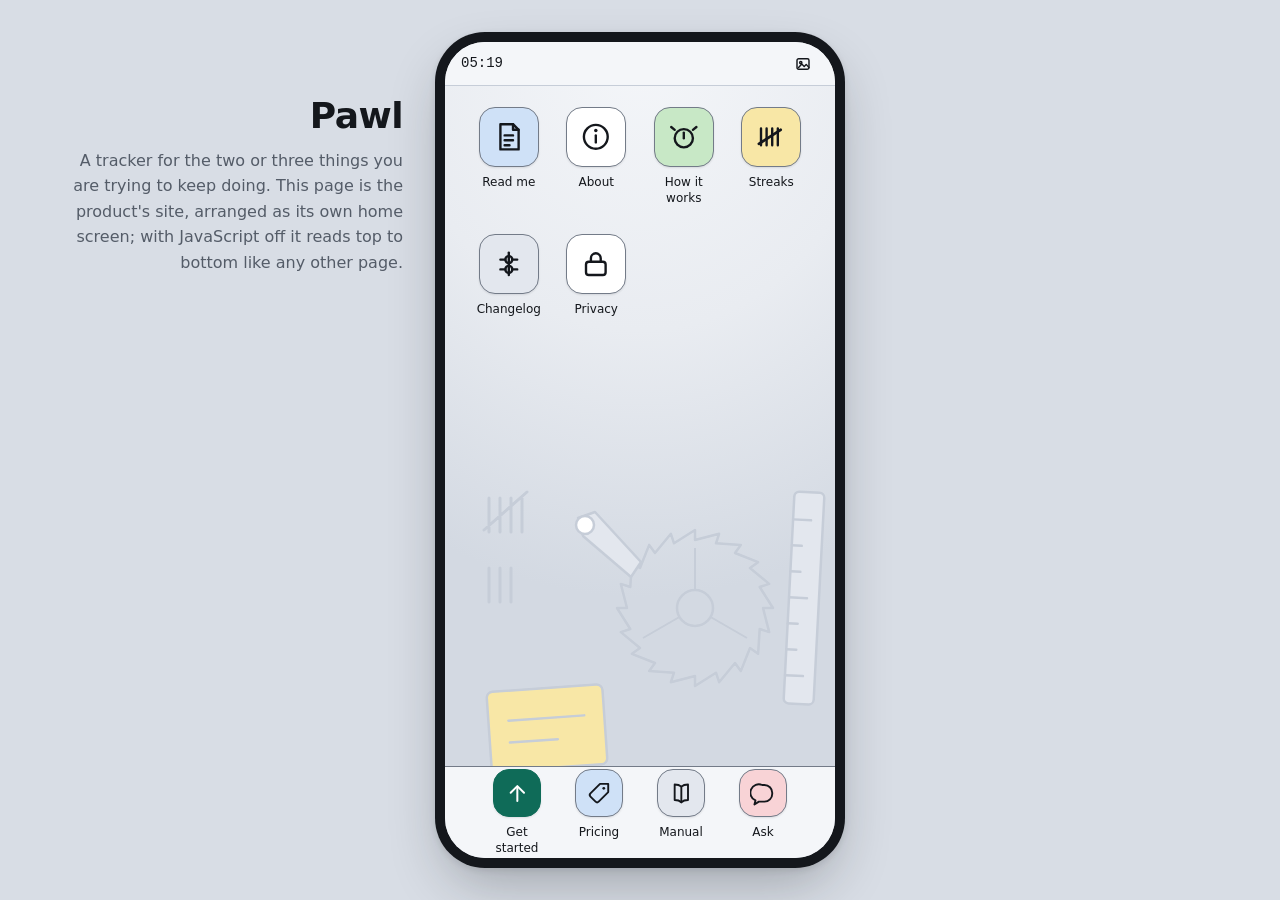
==== demo/index.html @ 59b2c448 "Add the shell layer, in-sheet components, and the Pawl demo Co-Authored-By: Claude Opus 5 (1M contex" ====
<!doctype html>
<html lang="en">
  <head>
    <meta charset="utf-8" />
    <meta name="viewport" content="width=device-width, initial-scale=1" />
    <title>Pawl | phone-launcher-theme demo</title>
    <meta
      name="description"
      content="A fictional personal tracker whose site is its own phone home screen, built entirely from the phone-launcher-theme tokens, components and shell. No build step, no framework, no dependencies."
    />

    <!-- The real token file, the real components, the real shell. This page
         holds no copy of any of them, and declares no color of its own.
         Change a value in tokens/tokens.css and this page changes with it.

         The script is the whole shell. Remove the line and this page is
         still a complete, readable site in document order, which is the
         JS-last contract the shell class is built on. -->
    <link rel="stylesheet" href="../tokens/tokens.css" />
    <link rel="stylesheet" href="../components/components.css" />
    <link rel="stylesheet" href="../shell/shell.css" />
    <script src="../shell/shell.js" defer></script>

    <style>
      /* Layout for this page's sheet CONTENT only. The shell owns the
         chrome. Tokens throughout, not one literal. */
      *,
      *::before,
      *::after {
        box-sizing: border-box;
      }

      .app-heading {
        margin: 0 0 var(--ph-space-3);
        font-size: var(--ph-text-h1);
        font-weight: var(--ph-weight-display);
        line-height: var(--ph-leading-tight);
        letter-spacing: var(--ph-tracking-tight);
        text-wrap: balance;
      }

      .app-sub {
        margin: var(--ph-space-6) 0 var(--ph-space-3);
        font-size: var(--ph-text-h3);
        font-weight: var(--ph-weight-bold);
        letter-spacing: var(--ph-tracking-tight);
      }

      .lead {
        max-width: var(--ph-measure);
        margin: 0 0 var(--ph-space-4);
        font-size: var(--ph-text-lead);
        color: var(--ph-ink-muted);
      }

      p {
        max-width: var(--ph-measure);
      }

      .eyebrow {
        display: flex;
        flex-wrap: wrap;
        gap: var(--ph-space-2);
        margin: 0 0 var(--ph-space-4);
      }

      .stack {
        display: grid;
        gap: var(--ph-space-4);
        margin: var(--ph-space-6) 0 0;
      }

      .cta-row {
        display: grid;
        gap: var(--ph-space-3);
        margin: var(--ph-space-6) 0 0;
      }

      .fine {
        margin: var(--ph-space-4) 0 0;
        font-size: var(--ph-text-sm);
        color: var(--ph-ink-muted);
      }

      .price {
        font-family: var(--ph-font-mono);
        font-size: var(--ph-text-h2);
        font-weight: var(--ph-weight-bold);
        margin: 0;
      }

      .price small {
        font-size: var(--ph-text-sm);
        font-weight: var(--ph-weight-body);
        color: var(--ph-ink-muted);
      }

      pre {
        overflow-x: auto;
        margin: var(--ph-space-4) 0;
        padding: var(--ph-space-4);
        background: var(--ph-surface-muted);
        border: var(--ph-border-width) solid var(--ph-border);
        border-radius: var(--ph-radius);
      }

      code {
        font-family: var(--ph-font-mono);
        font-size: var(--ph-text-sm);
        line-height: var(--ph-leading-body);
      }

      .signup {
        display: grid;
        gap: var(--ph-space-4);
        margin: var(--ph-space-6) 0 0;
      }
    </style>
  </head>

  <body class="ph-home-ground">
    <div class="ph-stage">
      <div class="ph-device">
        <!-- The wallpaper scene: Pawl's own mechanism, drawn from scratch
             as line art. A ratchet wheel with the pawl resting in a tooth,
             the spring that holds it there, a column of tally marks, a
             notched rule, and a labelled card. Inline so the paint rules in
             shell.css can hand it the tokens; aria-hidden because it is
             texture; visibility controlled by data-wallpaper on the body,
             which only shell.js sets. -->
        <div class="ph-wallpaper" aria-hidden="true">
          <svg
            viewBox="0 0 390 844"
            preserveAspectRatio="xMidYMid slice"
            xmlns="http://www.w3.org/2000/svg"
          >
            <!-- The scene sits in the band between the icon grid and the
                 dock. Nothing is drawn behind the masthead or the icons,
                 which is the difference between a wallpaper and a mess.

                 The ratchet wheel: twenty teeth that climb one way and drop
                 straight back, which is the whole product in one shape. -->
            <g class="ph-art-line" stroke-width="2.5" stroke-linejoin="round">
              <path
                d="M250 512L274.1 505.8L271 515.3L295.8 516.9L290 525L313.1 534.2L305 540L324.2 555.9L314.7 559L328 580L318 580L324.2 604.1L314.7 601L313.1 625.8L305 620L295.8 643.1L290 635L274.1 654.2L271 644.7L250 658L250 648L225.9 654.2L229 644.7L204.2 643.1L210 635L186.9 625.8L195 620L175.8 604.1L185.3 601L172 580L182 580L175.8 555.9L185.3 559L186.9 534.2L195 540L204.2 516.9L210 525L225.9 505.8L229 515.3L250 502L250 512Z"
              />
              <circle cx="250" cy="580" r="18" />
              <path
                d="M250 562L250 520M265.6 589L302 610M234.4 589L198 610"
                stroke-width="2"
              />
            </g>

            <!-- the pawl itself, dropped onto the rim from its pivot, tip
                 seated in a tooth -->
            <path
              class="ph-art-shade"
              d="M133 490L150 484L196 534L186 549L138 508Z"
              stroke-width="2.5"
              stroke-linejoin="round"
            />
            <circle
              class="ph-art-plate"
              cx="140"
              cy="497"
              r="9"
              stroke-width="2.5"
            />

            <!-- days counted the oldest way there is -->
            <g class="ph-art-line" stroke-width="3" stroke-linecap="round">
              <path d="M44 470v34M55 470v34M66 470v34M77 470v34M39 502l43-38" />
              <path d="M44 540v34M55 540v34M66 540v34" />
            </g>

            <!-- a notched rule down the right edge -->
            <g transform="rotate(3 358 570)">
              <rect
                class="ph-art-shade"
                x="344"
                y="464"
                width="30"
                height="212"
                rx="5"
                stroke-width="2.5"
              />
              <g class="ph-art-line" stroke-width="2.5" stroke-linecap="round">
                <path
                  d="M344 492h18M344 518h10M344 544h10M344 570h18M344 596h10M344 622h10M344 648h18"
                />
              </g>
            </g>

            <!-- a labelled card, because a mechanism nobody wrote on is a
                 mechanism nobody used -->
            <g transform="rotate(-4 102 700)">
              <rect
                class="ph-art-mark"
                x="44"
                y="660"
                width="116"
                height="80"
                rx="6"
                stroke-width="2.5"
              />
              <path
                class="ph-art-line"
                d="M64 690h76M64 712h48"
                stroke-width="2.5"
                stroke-linecap="round"
              />
            </g>
          </svg>
        </div>

        <a class="ph-skip" href="#main">Skip to content</a>

        <div class="ph-statusbar">
          <span class="ph-clock" data-ph-clock></span>
          <span class="ph-status-end" data-ph-tray></span>
        </div>

        <!-- The masthead. On the phone it is the home screen's one widget;
             above 960px the same element steps out beside the device and
             becomes an ordinary masthead again. -->
        <header class="ph-widget">
          <h1 class="ph-brand-name">Pawl</h1>
          <p class="ph-brand-tagline">
            A tracker for the two or three things you are trying to keep
            doing. This page is the product's site, arranged as its own home
            screen; with JavaScript off it reads top to bottom like any
            other page.
          </p>
        </header>

        <div class="ph-home">
          <!-- The apps. Plain anchor links to the sheets below; shell.js
               turns them into openers. Each glyph is an original inline SVG
               painted with currentColor so it reads the tokens. -->
          <nav class="ph-apps" aria-label="Apps">
            <ul class="ph-apps-grid">
              <li>
                <a class="ph-app" href="#app-readme">
                  <span class="ph-app-plate ph-plate-info" aria-hidden="true">
                    <svg viewBox="0 0 24 24" fill="none" stroke="currentColor" stroke-width="1.7" stroke-linecap="round" stroke-linejoin="round">
                      <path d="M6 3h9l4 4v14H6z" />
                      <path d="M15 3v4h4" />
                      <path d="M9 11h6M9 14.5h6M9 18h3.5" />
                    </svg>
                  </span>
                  <span class="ph-app-label">Read me</span>
                </a>
              </li>
              <li>
                <a class="ph-app" href="#app-about">
                  <span class="ph-app-plate" aria-hidden="true">
                    <svg viewBox="0 0 24 24" fill="none" stroke="currentColor" stroke-width="1.7" stroke-linecap="round">
                      <circle cx="12" cy="12" r="8.5" />
                      <path d="M12 11v5" />
                      <path d="M12 7.5v.01" stroke-width="2.5" />
                    </svg>
                  </span>
                  <span class="ph-app-label">About</span>
                </a>
              </li>
              <li>
                <a class="ph-app" href="#app-how">
                  <span class="ph-app-plate ph-plate-success" aria-hidden="true">
                    <svg viewBox="0 0 24 24" fill="none" stroke="currentColor" stroke-width="1.7" stroke-linecap="round" stroke-linejoin="round">
                      <circle cx="12" cy="13" r="6.5" />
                      <path d="M12 13V9" />
                      <path d="M18.5 7L21 5" />
                      <path d="M5.5 7L3 5" />
                    </svg>
                  </span>
                  <span class="ph-app-label">How it works</span>
                </a>
              </li>
              <li>
                <a class="ph-app" href="#app-streaks">
                  <span class="ph-app-plate ph-plate-warning" aria-hidden="true">
                    <svg viewBox="0 0 24 24" fill="none" stroke="currentColor" stroke-width="1.7" stroke-linecap="round">
                      <path d="M5 6v12M9 6v12M13 6v12M17 6v12" />
                      <path d="M3.5 17L19 7" stroke-width="2" />
                    </svg>
                  </span>
                  <span class="ph-app-label">Streaks</span>
                </a>
              </li>
              <li>
                <a class="ph-app" href="#app-changelog">
                  <span class="ph-app-plate ph-plate-muted" aria-hidden="true">
                    <svg viewBox="0 0 24 24" fill="none" stroke="currentColor" stroke-width="1.7" stroke-linecap="round" stroke-linejoin="round">
                      <path d="M12 4v16" />
                      <circle cx="12" cy="9" r="2.5" />
                      <circle cx="12" cy="16" r="2.5" />
                      <path d="M6 9h3.5M14.5 9H18M6 16h3.5M14.5 16H18" />
                    </svg>
                  </span>
                  <span class="ph-app-label">Changelog</span>
                </a>
              </li>
              <li>
                <a class="ph-app" href="#app-privacy">
                  <span class="ph-app-plate" aria-hidden="true">
                    <svg viewBox="0 0 24 24" fill="none" stroke="currentColor" stroke-width="1.7" stroke-linecap="round" stroke-linejoin="round">
                      <rect x="5" y="10.5" width="14" height="9.5" rx="2" />
                      <path d="M8.5 10.5V8a3.5 3.5 0 0 1 7 0v2.5" />
                    </svg>
                  </span>
                  <span class="ph-app-label">Privacy</span>
                </a>
              </li>
            </ul>
          </nav>
        </div>

        <main id="main" class="ph-sheets">
          <!-- ================= READ ME ================= -->
          <article class="ph-sheet" id="app-readme" data-ph-app>
            <header class="ph-sheet-header">
              <span class="ph-sheet-controls" data-ph-controls></span>
              <h2 class="ph-sheet-title">Read me</h2>
            </header>
            <div class="ph-sheet-body">
              <p class="eyebrow">
                <span class="ph-badge ph-badge-info">v1.4</span>
                <span class="ph-badge ph-badge-neutral">iOS and Android</span>
              </p>

              <h3 class="app-heading">Forward only.</h3>
              <p class="lead">
                A pawl is the small arm that sits in a ratchet's teeth and
                stops the wheel turning back. Pawl tracks the two or three
                things you are trying to keep doing, and it is built so the
                count only ever goes one way.
              </p>
              <p>
                Open it, tap the thing you did, put the phone down. That is
                the whole interaction, and the rest of this site is here
                because you asked a question about it.
              </p>

              <ul class="ph-list stack">
                <li class="ph-list-row">
                  <span class="ph-list-name">Open an app</span>
                  <span class="ph-list-end">tap an icon</span>
                </li>
                <li class="ph-list-row">
                  <span class="ph-list-name">Leave one</span>
                  <span class="ph-list-end"><kbd class="ph-kbd">Esc</kbd></span>
                </li>
                <li class="ph-list-row">
                  <span class="ph-list-name">Or the bar at the bottom</span>
                  <span class="ph-list-end">tap it</span>
                </li>
              </ul>

              <div class="cta-row">
                <a class="ph-btn ph-btn-primary ph-btn-block" href="#app-how">How it works</a>
                <a class="ph-btn ph-btn-default ph-btn-block" href="#app-pricing">Pricing</a>
              </div>
            </div>
            <div class="ph-sheet-foot" data-ph-home></div>
          </article>

          <!-- ================= ABOUT ================= -->
          <article class="ph-sheet" id="app-about" data-ph-app>
            <header class="ph-sheet-header">
              <span class="ph-sheet-controls" data-ph-controls></span>
              <h2 class="ph-sheet-title">About</h2>
            </header>
            <div class="ph-sheet-body">
              <h3 class="app-heading">Two people and a wheel.</h3>
              <p class="lead">
                We built this for ourselves in 2024 and put it on the store
                when a third person asked for a copy.
              </p>
              <p>
                Most habit apps grow into life-management platforms with
                dashboards, streak insurance and a paid tier for graphs. We
                went the other way. Pawl holds a small number of things and
                counts them, and every feature request that would add a
                second screen has been turned down so far.
              </p>
              <p>
                The name is the part that stops a ratchet slipping. It is a
                small piece of metal that does one job, which is what we are
                aiming at.
              </p>

              <div class="cta-row">
                <a class="ph-btn ph-btn-default ph-btn-block" href="#app-start">Get the app</a>
              </div>
            </div>
            <div class="ph-sheet-foot" data-ph-home></div>
          </article>

          <!-- ================= HOW IT WORKS ================= -->
          <article class="ph-sheet" id="app-how" data-ph-app>
            <header class="ph-sheet-header">
              <span class="ph-sheet-controls" data-ph-controls></span>
              <h2 class="ph-sheet-title">How it works</h2>
            </header>
            <div class="ph-sheet-body">
              <h3 class="app-heading">Three parts. That is the product.</h3>
              <p class="lead">
                Each one does its job and stops. Nothing here has a roadmap
                to become a platform.
              </p>

              <div class="stack">
                <div class="ph-panel">
                  <h4 class="ph-panel-title">The wheel</h4>
                  <p class="ph-panel-body">
                    Up to five things you are keeping up. Five is the cap and
                    it is not configurable, because the sixth thing is how
                    people stop using trackers.
                  </p>
                </div>
                <div class="ph-panel">
                  <h4 class="ph-panel-title">The tooth</h4>
                  <p class="ph-panel-body">
                    One tap marks today. Miss a day and the count pauses
                    where it is; it does not reset, and nothing sends you a
                    guilt notification about it.
                  </p>
                </div>
                <div class="ph-panel">
                  <h4 class="ph-panel-title">The rule</h4>
                  <p class="ph-panel-body">
                    On the first of the month the last month collapses into a
                    single line of numbers. That line is the only history the
                    app keeps, and it fits on one screen.
                  </p>
                </div>
              </div>

              <div class="cta-row">
                <a class="ph-btn ph-btn-primary ph-btn-block" href="#app-start">Get the app</a>
                <a class="ph-btn ph-btn-ghost ph-btn-block" href="#app-manual">Read the manual</a>
              </div>
            </div>
            <div class="ph-sheet-foot" data-ph-home></div>
          </article>

          <!-- ================= STREAKS ================= -->
          <article class="ph-sheet" id="app-streaks" data-ph-app>
            <header class="ph-sheet-header">
              <span class="ph-sheet-controls" data-ph-controls></span>
              <h2 class="ph-sheet-title">Streaks</h2>
            </header>
            <div class="ph-sheet-body">
              <h3 class="app-heading">The count, and what it refuses to do.</h3>
              <p class="lead">
                A streak is a number of days. It is not a score, a level, or
                a thing you can buy back.
              </p>

              <ul class="ph-list stack">
                <li class="ph-list-row">
                  <span>
                    <span class="ph-list-name">Pauses on a missed day</span>
                    <span class="ph-list-desc">The number holds instead of dropping to zero</span>
                  </span>
                  <span class="ph-list-end">yes</span>
                </li>
                <li class="ph-list-row">
                  <span>
                    <span class="ph-list-name">Freeze tokens to buy</span>
                    <span class="ph-list-desc">The mechanic that turns a habit into a currency</span>
                  </span>
                  <span class="ph-list-end">no</span>
                </li>
                <li class="ph-list-row">
                  <span>
                    <span class="ph-list-name">Leaderboards</span>
                    <span class="ph-list-desc">Your flossing is nobody's competition</span>
                  </span>
                  <span class="ph-list-end">no</span>
                </li>
                <li class="ph-list-row">
                  <span>
                    <span class="ph-list-name">Backdating</span>
                    <span class="ph-list-desc">One day back, once, for the day you forgot the phone</span>
                  </span>
                  <span class="ph-list-end">1 day</span>
                </li>
              </ul>

              <p class="fine">
                The one-day allowance is the most argued-about line in the
                app. It stays because forgetting to record something is not
                the same as not doing it.
              </p>
            </div>
            <div class="ph-sheet-foot" data-ph-home></div>
          </article>

          <!-- ================= CHANGELOG ================= -->
          <article class="ph-sheet" id="app-changelog" data-ph-app>
            <header class="ph-sheet-header">
              <span class="ph-sheet-controls" data-ph-controls></span>
              <h2 class="ph-sheet-title">Changelog</h2>
            </header>
            <div class="ph-sheet-body">
              <h3 class="app-heading">What changed.</h3>
              <p class="lead">Short, because not much does.</p>

              <ul class="ph-list stack">
                <li class="ph-list-row">
                  <span>
                    <span class="ph-list-name">Month line</span>
                    <span class="ph-list-desc">The monthly collapse, and the export that comes with it</span>
                  </span>
                  <span class="ph-list-end">1.4</span>
                </li>
                <li class="ph-list-row">
                  <span>
                    <span class="ph-list-name">Backdating, one day</span>
                    <span class="ph-list-desc">After eighteen months of asking</span>
                  </span>
                  <span class="ph-list-end">1.3</span>
                </li>
                <li class="ph-list-row">
                  <span>
                    <span class="ph-list-name">Larger tap target</span>
                    <span class="ph-list-desc">The whole row, not the circle at the end of it</span>
                  </span>
                  <span class="ph-list-end">1.2</span>
                </li>
                <li class="ph-list-row">
                  <span>
                    <span class="ph-list-name">First release</span>
                    <span class="ph-list-desc">Five things, one tap, no account</span>
                  </span>
                  <span class="ph-list-end">1.0</span>
                </li>
              </ul>
            </div>
            <div class="ph-sheet-foot" data-ph-home></div>
          </article>

          <!-- ================= PRIVACY ================= -->
          <article class="ph-sheet" id="app-privacy" data-ph-app>
            <header class="ph-sheet-header">
              <span class="ph-sheet-controls" data-ph-controls></span>
              <h2 class="ph-sheet-title">Privacy</h2>
            </header>
            <div class="ph-sheet-body">
              <h3 class="app-heading">It stays on the phone.</h3>
              <p class="lead">
                There is no account, so there is no server holding a list of
                what you are trying to do about your health.
              </p>

              <ul class="ph-list stack">
                <li class="ph-list-row">
                  <span class="ph-list-name">Account required</span>
                  <span class="ph-list-end">no</span>
                </li>
                <li class="ph-list-row">
                  <span class="ph-list-name">Analytics SDK</span>
                  <span class="ph-list-end">none</span>
                </li>
                <li class="ph-list-row">
                  <span class="ph-list-name">Sync</span>
                  <span class="ph-list-end">your iCloud</span>
                </li>
                <li class="ph-list-row">
                  <span class="ph-list-name">Export</span>
                  <span class="ph-list-end">CSV</span>
                </li>
              </ul>

              <p>
                Sync runs through your own iCloud or Google Drive folder, so
                the file is yours and we never see it. Deleting the app
                deletes the data, which is worth knowing before you delete
                the app.
              </p>
            </div>
            <div class="ph-sheet-foot" data-ph-home></div>
          </article>

          <!-- ================= GET STARTED (dock) ================= -->
          <article class="ph-sheet" id="app-start" data-ph-app>
            <header class="ph-sheet-header">
              <span class="ph-sheet-controls" data-ph-controls></span>
              <h2 class="ph-sheet-title">Get started</h2>
            </header>
            <div class="ph-sheet-body">
              <h3 class="app-heading">Pick two things.</h3>
              <p class="lead">
                The app is a one-time three dollars. Leave your email and we
                will send the two store links, once.
              </p>

              <form class="signup" onsubmit="return false">
                <div class="ph-field">
                  <label class="ph-label" for="email">Email</label>
                  <input
                    class="ph-input"
                    id="email"
                    type="email"
                    name="email"
                    placeholder="you@example.com"
                    autocomplete="email"
                  />
                  <p class="ph-hint">One email with two links. That is the funnel.</p>
                </div>
                <div>
                  <button class="ph-btn ph-btn-primary ph-btn-block" type="submit">
                    Send the links
                  </button>
                </div>
              </form>

              <p class="fine">
                Pawl is a fictional product. This page exists to show a
                theme.
              </p>
            </div>
            <div class="ph-sheet-foot" data-ph-home></div>
          </article>

          <!-- ================= PRICING (dock) ================= -->
          <article class="ph-sheet" id="app-pricing" data-ph-app>
            <header class="ph-sheet-header">
              <span class="ph-sheet-controls" data-ph-controls></span>
              <h2 class="ph-sheet-title">Pricing</h2>
            </header>
            <div class="ph-sheet-body">
              <h3 class="app-heading">Three dollars, once.</h3>
              <p class="lead">
                No subscription. The page you are reading is the whole
                pricing conversation.
              </p>

              <div class="stack">
                <div class="ph-panel">
                  <span class="eyebrow"><span class="ph-badge ph-badge-success">The app</span></span>
                  <h4 class="ph-panel-title">Pawl</h4>
                  <p class="price">$3<small> once, both platforms</small></p>
                  <p class="ph-panel-body">
                    Five things, the month line, CSV export. Every update so
                    far has been free and we intend to keep it that way.
                  </p>
                </div>
                <div class="ph-panel ph-panel-muted">
                  <h4 class="ph-panel-title">Try it first</h4>
                  <p class="price">$0<small> / 30 days</small></p>
                  <p class="ph-panel-body">
                    The full app for a month. It does not ask for a card, and
                    at the end it does not delete your counts.
                  </p>
                </div>
              </div>

              <div class="cta-row">
                <a class="ph-btn ph-btn-primary ph-btn-block" href="#app-start">Get the links</a>
              </div>
              <p class="fine">Family sharing is on. Buy it once for the house.</p>
            </div>
            <div class="ph-sheet-foot" data-ph-home></div>
          </article>

          <!-- ================= MANUAL (dock) ================= -->
          <article class="ph-sheet" id="app-manual" data-ph-app>
            <header class="ph-sheet-header">
              <span class="ph-sheet-controls" data-ph-controls></span>
              <h2 class="ph-sheet-title">Manual</h2>
            </header>
            <div class="ph-sheet-body">
              <h3 class="app-heading">Short enough to read.</h3>
              <p class="lead">
                Four pages. These are the two people arrive needing.
              </p>

              <h4 class="app-sub">The export</h4>
              <p>One row per day per thing, in the file you chose:</p>
              <pre><code>date,thing,done
2026-08-07,walk,1
2026-08-07,strings,1
2026-08-08,walk,1</code></pre>

              <h4 class="app-sub">Guides</h4>
              <ul class="ph-list">
                <li class="ph-list-row">
                  <span>
                    <span class="ph-list-name">Choosing the five</span>
                    <span class="ph-list-desc">Why the cap is the feature</span>
                  </span>
                  <span class="ph-list-end">3 min</span>
                </li>
                <li class="ph-list-row">
                  <span>
                    <span class="ph-list-name">Reading the month line</span>
                    <span class="ph-list-desc">What the numbers mean and what they leave out</span>
                  </span>
                  <span class="ph-list-end">2 min</span>
                </li>
                <li class="ph-list-row">
                  <span>
                    <span class="ph-list-name">Moving phones</span>
                    <span class="ph-list-desc">Export, install, import, done</span>
                  </span>
                  <span class="ph-list-end">2 min</span>
                </li>
              </ul>
            </div>
            <div class="ph-sheet-foot" data-ph-home></div>
          </article>

          <!-- ================= ASK (dock) ================= -->
          <article class="ph-sheet" id="app-ask" data-ph-app>
            <header class="ph-sheet-header">
              <span class="ph-sheet-controls" data-ph-controls></span>
              <h2 class="ph-sheet-title">Ask</h2>
            </header>
            <div class="ph-sheet-body">
              <h3 class="app-heading">A person answers.</h3>
              <p class="lead">
                There are two of us, so it is one of us, usually within a
                day.
              </p>

              <ul class="ph-list stack">
                <li class="ph-list-row">
                  <span class="ph-list-name">Email</span>
                  <span class="ph-list-end">hello@pawl.example</span>
                </li>
                <li class="ph-list-row">
                  <span class="ph-list-name">Bug reports</span>
                  <span class="ph-list-end">same address</span>
                </li>
                <li class="ph-list-row">
                  <span class="ph-list-name">Refunds</span>
                  <span class="ph-list-end">ask, we say yes</span>
                </li>
              </ul>

              <p>
                Feature requests are welcome and most of them get turned
                down. If yours is the sixth thing on the wheel, read
                <a href="#app-how">How it works</a> first and then send it
                anyway; the argument is how the cap keeps earning its place.
              </p>
            </div>
            <div class="ph-sheet-foot" data-ph-home></div>
          </article>
        </main>

        <!-- The dock: four pinned apps, none of which are on the grid, so
             every app in this document lives in exactly one place. -->
        <nav class="ph-dock" aria-label="Pinned apps">
          <ul class="ph-dock-list">
            <li>
              <a class="ph-app" href="#app-start">
                <span class="ph-app-plate ph-plate-accent" aria-hidden="true">
                  <svg viewBox="0 0 24 24" fill="none" stroke="currentColor" stroke-width="1.8" stroke-linecap="round" stroke-linejoin="round">
                    <path d="M12 19V6" />
                    <path d="M6 11.5L12 5.5l6 6" />
                  </svg>
                </span>
                <span class="ph-app-label">Get started</span>
              </a>
            </li>
            <li>
              <a class="ph-app" href="#app-pricing">
                <span class="ph-app-plate ph-plate-info" aria-hidden="true">
                  <svg viewBox="0 0 24 24" fill="none" stroke="currentColor" stroke-width="1.7" stroke-linecap="round" stroke-linejoin="round">
                    <path d="M12.6 3.5H20v7.4l-8.6 8.6a2 2 0 0 1-2.8 0L4 14.9a2 2 0 0 1 0-2.8z" />
                    <path d="M16 7.5v.01" stroke-width="2.5" />
                  </svg>
                </span>
                <span class="ph-app-label">Pricing</span>
              </a>
            </li>
            <li>
              <a class="ph-app" href="#app-manual">
                <span class="ph-app-plate ph-plate-muted" aria-hidden="true">
                  <svg viewBox="0 0 24 24" fill="none" stroke="currentColor" stroke-width="1.7" stroke-linecap="round" stroke-linejoin="round">
                    <path d="M12 6c-1.5-1.4-3.5-2-6-2v14c2.5 0 4.5.6 6 2 1.5-1.4 3.5-2 6-2V4c-2.5 0-4.5.6-6 2z" />
                    <path d="M12 6v14" />
                  </svg>
                </span>
                <span class="ph-app-label">Manual</span>
              </a>
            </li>
            <li>
              <a class="ph-app" href="#app-ask">
                <span class="ph-app-plate ph-plate-danger" aria-hidden="true">
                  <svg viewBox="0 0 24 24" fill="none" stroke="currentColor" stroke-width="1.7" stroke-linecap="round" stroke-linejoin="round">
                    <path d="M20 12.5a7 7 0 0 1-7 7H8l-4 2.5.9-3.6A7 7 0 0 1 11 4.5h2a7 7 0 0 1 7 7z" />
                  </svg>
                </span>
                <span class="ph-app-label">Ask</span>
              </a>
            </li>
          </ul>
        </nav>
      </div>
    </div>
  </body>
</html>
---- tokens/tokens.css ----
/* ==========================================================================
   phone-launcher-theme / tokens
   --------------------------------------------------------------------------
   This file is the single source of truth. Every literal value in the theme
   lives here exactly once. The Tailwind adapters next to it (theme.css for
   v4, preset.js for v3) hold no values of their own; they point at these
   custom properties with var().

   Each group is annotated with the creative-direction axis the choice serves.
   The four axes are tone register, aesthetic philosophy, audience
   relationship, and sensory ambition. Read them at
   https://rampstack.co/framework/creative-direction

   This theme is a shell: the tokens describe both a visual register (a calm
   cool-paper phone) and the geometry of a launcher that shell/shell.css
   draws with them. The SHELL GEOMETRY group near the bottom is the part a
   register theme would not have.

   Contrast ratios in the comments are WCAG 2.1 relative-luminance figures,
   measured against the surface named. This theme has five light surfaces a
   reader will find text on (surface, chrome, ground, surface-muted, stage),
   so foregrounds are quoted against the worst of them where it matters.
   Every text pairing here clears AA.
   ========================================================================== */

:root {
  /* ----------------------------------------------------------------------
     GROUND, STAGE AND SCENE
     Aesthetic philosophy axis. The ground is the home screen itself: cool
     paper rather than a photograph, because a launcher's job is to make six
     small objects findable and a busy wallpaper is the enemy of that. The
     stage is the surface the phone SITS ON, and it exists only above the
     desktop breakpoint, where the launcher is presented as an object rather
     than filling the viewport. It is one step darker than the ground so the
     device reads as a thing on a table. The scene color is the wallpaper's
     drawing ink and the far edge of the quiet field: 1.20:1 against the
     ground, which is texture, not information, and nothing may depend on
     seeing it.
     ---------------------------------------------------------------------- */
  --ph-ground: #e9ecf1;    /* the home screen */
  --ph-stage: #d8dde5;     /* the surface the device sits on, desktop only */
  --ph-scene: #d3d9e2;     /* wallpaper line art, 1.20:1 on ground, decorative */

  /* The quiet wallpaper: light from the top of the screen, settling toward
     the scene tone at the bottom edge. It is a value, so it lives here with
     the other values, and it is declared once because two rules need it: the
     plain document's page ground, and the screen's wallpaper layer once the
     shell is live. Both are in shell.css. */
  --ph-wallpaper-quiet: radial-gradient(
    120% 68% at 50% 0%,
    var(--ph-chrome) 0%,
    var(--ph-ground) 52%,
    var(--ph-scene) 100%
  );

  /* ----------------------------------------------------------------------
     SURFACES
     Aesthetic philosophy axis. An app sheet is white so its content sits a
     clear step above the home screen; chrome is a cool near-white for the
     status bar, the dock plate and the sheet header, so they read as part
     of the device without dissolving into the page. The muted surface is
     for recessed things inside a sheet: code, table stripes, quiet cards.
     ---------------------------------------------------------------------- */
  --ph-surface: #ffffff;        /* app sheet body */
  --ph-chrome: #f4f6f9;         /* status bar, dock plate, sheet header */
  --ph-surface-muted: #e3e7ee;  /* recessed panels inside a sheet */

  /* ----------------------------------------------------------------------
     INK
     Audience relationship axis. Cool near-black rather than #000, matched
     to the cool paper so type reads as printed on it. Muted ink is quoted
     against its worst surface because secondary text appears on all of
     them.
       ink on surface 17.96:1, on chrome 16.59:1, on ground 15.17:1,
       on surface-muted 14.48:1, on stage 13.17:1
       ink-muted on surface 6.76:1, on chrome 6.24:1, on ground 5.71:1,
       on surface-muted 5.45:1, on stage 4.95:1
     ---------------------------------------------------------------------- */
  --ph-ink: #14171c;
  --ph-ink-muted: #545c68;

  /* ----------------------------------------------------------------------
     THE ACCENT
     Sensory ambition axis. Exactly one accent, a deep working green, spent
     on intent: the primary button, the focus ring, a link, and the one
     app plate that is the site's actual conversion. A launcher is already
     the loudest structural idea in the collection, so the color budget
     stays small, which is what keeps it on the Considered side of the
     sensory axis.
       white on accent 6.43:1. accent on surface 6.43:1, on chrome 5.94:1,
       on ground 5.43:1, on stage 4.72:1
     ---------------------------------------------------------------------- */
  --ph-accent: #0f6b58;
  --ph-accent-ink: #ffffff;

  /* ----------------------------------------------------------------------
     DESTRUCTIVE
     Tone register axis. One red, for the action that deletes something and
     for invalid input, nothing else. The back control does NOT use it:
     leaving an app is the most common thing anyone will do here, and a red
     back arrow teaches the reader to fear it.
       white on destructive 6.54:1. destructive on surface 6.54:1
     ---------------------------------------------------------------------- */
  --ph-destructive: #b3242f;
  --ph-destructive-ink: #ffffff;

  /* ----------------------------------------------------------------------
     FLAT SEMANTIC FILLS
     Aesthetic philosophy axis. Badge fills pale enough to take
     full-strength ink text, so meaning lives in the hue and legibility
     never depends on it. Ink on every fill clears AA with room:
       success 13.53:1, info 13.49:1, warning 14.52:1, danger 13.07:1

     These four do a second job in this theme, and it is the reason the
     launcher has any color at all: they are also the app-plate tints. A
     home screen where every icon is one color reads as a wireframe rather
     than a launcher, and the alternative to a second palette is to spend
     the one the theme already ships. Every plate takes full ink glyphs, so
     the tint carries recognition and never carries meaning.
     ---------------------------------------------------------------------- */
  --ph-fill-success: #c8e8c6;
  --ph-fill-info: #cfe1f7;
  --ph-fill-warning: #f8e7a6;
  --ph-fill-danger: #f8d3d6;

  /* ----------------------------------------------------------------------
     BORDER
     Aesthetic philosophy axis. Two weights of the same idea. The hairline
     (1.60:1 on surface) is quiet and carries only tidiness: between list
     rows it is the only divider, and losing it blurs the rows together
     without costing any content. The strong border is the device edge, the
     app plate outline and any control boundary that has to be findable on
     its own: 4.27:1 on surface, 3.61:1 on ground and 3.13:1 on the stage,
     clearing the 3:1 UI-component floor on every surface in the theme.
     ---------------------------------------------------------------------- */
  --ph-border-width: 1px;
  --ph-border: #c6cdd8;         /* hairline, decorative separation */
  --ph-border-strong: #737b88;  /* device edge, plates, control boundaries */

  /* ----------------------------------------------------------------------
     SHADOW
     Sensory ambition axis. Soft and layered. Two jobs: an app plate sits a
     millimetre off the wallpaper, and above the desktop breakpoint the
     whole device sits on a table and casts the one real shadow in the
     theme. The ink components (20, 23, 28) are --ph-ink; keep them in sync
     if you change the ink.
     ---------------------------------------------------------------------- */
  --ph-shadow-sm: 0 1px 2px rgba(20, 23, 28, 0.1);
  --ph-shadow-raised: 0 1px 2px rgba(20, 23, 28, 0.07),
    0 4px 12px -2px rgba(20, 23, 28, 0.12);
  --ph-shadow-device: 0 2px 6px rgba(20, 23, 28, 0.1),
    0 24px 56px -12px rgba(20, 23, 28, 0.3);

  /* ----------------------------------------------------------------------
     RADIUS
     Audience relationship axis. A phone is the roundest object in
     computing and the radii are what make the shell recognisable at a
     glance, so this group is larger than a register theme's. The icon
     radius is the load-bearing one: below 12px the plates read as tiles,
     above 20px they read as toys.
     ---------------------------------------------------------------------- */
  --ph-radius-tight: 4px;     /* badges, tags, keyboard hints */
  --ph-radius: 10px;          /* buttons, inputs, cards */
  --ph-radius-icon: 16px;     /* the app plate */
  --ph-radius-sheet: 22px;    /* an app sheet's top corners */
  --ph-radius-screen: 40px;   /* the screen's corners, desktop presentation */
  --ph-radius-device: 50px;   /* the device's outer edge, desktop presentation */
  --ph-radius-pill: 999px;

  /* ----------------------------------------------------------------------
     TYPE
     Tone register axis. System fonts, no webfont, no network request. The
     scale is sized for a 390px column rather than a landing page, which is
     why the display size stops at 2.25rem: a 44px headline in a phone
     sheet is two words a line. Mono is the voice for the status bar clock,
     for version strings and for anything that has to line up in a column.
     ---------------------------------------------------------------------- */
  --ph-font-sans: ui-sans-serif, system-ui, -apple-system, "Segoe UI", Roboto,
    "Helvetica Neue", Arial, sans-serif;
  --ph-font-mono: ui-monospace, SFMono-Regular, "SF Mono", Menlo, Consolas,
    "Liberation Mono", monospace;

  --ph-weight-body: 400;
  --ph-weight-medium: 500;
  --ph-weight-bold: 700;
  --ph-weight-display: 750;

  --ph-text-display: 2.25rem;  /* 36px */
  --ph-text-h1: 1.75rem;       /* 28px */
  --ph-text-h2: 1.375rem;      /* 22px */
  --ph-text-h3: 1.125rem;      /* 18px */
  --ph-text-lead: 1.0625rem;   /* 17px */
  --ph-text-body: 1rem;        /* 16px, the floor for form inputs on iOS */
  --ph-text-sm: 0.875rem;      /* 14px, the floor for any body content */
  --ph-text-xs: 0.75rem;       /* 12px, labels, badges, icon captions */

  --ph-leading-tight: 1.1;
  --ph-leading-snug: 1.3;
  --ph-leading-body: 1.6;

  --ph-tracking-tight: -0.015em;
  --ph-tracking-wide: 0.05em;

  /* ----------------------------------------------------------------------
     SPACE
     Aesthetic philosophy axis. A fixed scale, and sheet padding comes off
     it like everything else. The measure caps prose on an ordinary page;
     inside a sheet the device width caps it first.
     ---------------------------------------------------------------------- */
  --ph-space-1: 4px;
  --ph-space-2: 8px;
  --ph-space-3: 12px;
  --ph-space-4: 16px;
  --ph-space-6: 24px;
  --ph-space-8: 32px;
  --ph-space-12: 48px;
  --ph-space-16: 64px;

  --ph-measure: 60ch;

  /* ----------------------------------------------------------------------
     MOTION
     Sensory ambition axis. One idea: an app arrives from below, a short
     rise and fade, and everything else is instant. A launcher could
     animate every icon press, a page turn, a dock bounce; it animates one
     thing, and the restraint is what keeps the metaphor from becoming a
     demo reel. Under prefers-reduced-motion the block at the bottom of
     this file zeroes the rise and collapses the duration, so a sheet
     appears in place, complete.
     ---------------------------------------------------------------------- */
  --ph-duration: 180ms;
  --ph-ease: cubic-bezier(0.2, 0, 0, 1);
  --ph-sheet-rise: 16px;   /* how far below its resting place a sheet starts */

  /* ----------------------------------------------------------------------
     FOCUS
     Audience relationship axis. The ring is the accent, offset outside the
     element, so a keyboard user can tell focus from structure at a glance.
     Everything interactive in the shell shows it: app icons, dock icons,
     the back control, the status bar button.
       ring against ground 5.43:1, well past the 3:1 UI floor
     ---------------------------------------------------------------------- */
  --ph-ring: var(--ph-accent);
  --ph-ring-width: 3px;
  --ph-ring-offset: 2px;

  /* ----------------------------------------------------------------------
     SHELL GEOMETRY
     The group a register theme would not have: the measurements of the
     phone itself. shell/shell.css draws the launcher entirely from these,
     so re-skinning the shell is still a one-file edit.

     The device width is the native viewport this shell was designed at,
     and above the desktop breakpoint it becomes the width of the presented
     device. The app cell clears the 24px WCAG 2.5.8 target minimum several
     times over; primary in-sheet buttons keep the 44px floor separately in
     components.css.
     ---------------------------------------------------------------------- */
  --ph-device-width: 390px;    /* the native viewport, and the framed width */
  --ph-device-height: 844px;   /* the framed height above the desktop break */
  --ph-statusbar-height: 44px;
  --ph-dock-height: 92px;
  --ph-sheet-header: 52px;
  --ph-app-plate: 60px;        /* the glyph plate on an app icon */
  --ph-app-cell: 78px;         /* full icon including its caption */
  --ph-app-gap: 18px;          /* gutter of the icon grid */
  --ph-app-columns: 4;         /* the grid is four wide, as phones are */
  --ph-bezel: 10px;            /* frame wall thickness, desktop presentation */
  --ph-indicator-width: 128px; /* the home indicator bar */
  --ph-indicator-height: 5px;

  /* Layering. Chrome sits above the sheet, and the skip link above all of
     it. There is no stack to manage: one app is open at a time. */
  --ph-z-sheet: 20;
  --ph-z-chrome: 30;
  --ph-z-skip: 50;
}

/* Anyone who has asked the operating system to stop animating gets sheets
   that appear in place, complete, instantly. The shell still works; it just
   stops performing. */
@media (prefers-reduced-motion: reduce) {
  :root {
    --ph-duration: 1ms;
    --ph-sheet-rise: 0px;
  }
}
---- components/components.css ----
/* ==========================================================================
   phone-launcher-theme / components
   --------------------------------------------------------------------------
   Five components for the content that lives INSIDE an app sheet: button,
   panel, badge, field, list. The sheet itself, the app icons, the dock and
   the status bar are not here; they are the shell, and they live in
   shell/shell.css. That split is the point of this theme: these components
   would work on an ordinary page, and the shell would work around different
   components.

   Every value here is a var() reference to tokens.css. There is not one
   color literal in this file, which is what makes retheming a matter of
   editing one file rather than auditing five.

   The class names follow the shadcn shape: one base class carrying the
   structure, one variant class carrying the intent (ph-btn + ph-btn-primary).

   Requires tokens.css to be loaded first. Load it explicitly rather than
   letting this file pull it in, so the dependency is visible at the call
   site:

     <link rel="stylesheet" href="tokens/tokens.css" />
     <link rel="stylesheet" href="components/components.css" />
   ========================================================================== */

/* --------------------------------------------------------------------------
   Shared focus. The ring is the accent, offset outside the element, on
   everything interactive.
   -------------------------------------------------------------------------- */
.ph-btn:focus-visible,
.ph-input:focus-visible,
.ph-focusable:focus-visible {
  outline: var(--ph-ring-width) solid var(--ph-ring);
  outline-offset: var(--ph-ring-offset);
}

/* ==========================================================================
   BUTTON
   Variants: ph-btn-primary, ph-btn-default, ph-btn-ghost, ph-btn-destructive
   Sizes:    ph-btn-sm, (base)
   Modifier: ph-btn-block, because on a 390px column the full-width button is
             the default shape rather than the exception.
   ========================================================================== */
.ph-btn {
  /* 44px minimum on both axes. Anything smaller fails on a real thumb, and
     this theme is designed thumb-first. */
  display: inline-flex;
  align-items: center;
  justify-content: center;
  gap: var(--ph-space-2);
  min-height: 48px;
  padding: var(--ph-space-3) var(--ph-space-6);

  font-family: var(--ph-font-sans);
  font-size: var(--ph-text-body);
  font-weight: var(--ph-weight-medium);
  line-height: var(--ph-leading-snug);
  text-decoration: none;
  white-space: nowrap;

  border: var(--ph-border-width) solid var(--ph-border-strong);
  border-radius: var(--ph-radius);
  box-shadow: var(--ph-shadow-sm);
  cursor: pointer;

  transition:
    transform var(--ph-duration) var(--ph-ease),
    box-shadow var(--ph-duration) var(--ph-ease);
}

/* The press is one pixel of travel and the shadow going flat: a tap that
   feels mechanical without performing. */
.ph-btn:active:not(:disabled) {
  transform: translateY(1px);
  box-shadow: none;
}

.ph-btn:disabled,
.ph-btn[aria-disabled="true"] {
  opacity: 0.5;
  cursor: not-allowed;
}

.ph-btn-primary {
  background: var(--ph-accent);
  color: var(--ph-accent-ink);
  border-color: var(--ph-accent);
}

.ph-btn-default {
  background: var(--ph-surface);
  color: var(--ph-ink);
}

.ph-btn-default:hover {
  background: var(--ph-chrome);
}

.ph-btn-destructive {
  background: var(--ph-destructive);
  color: var(--ph-destructive-ink);
  border-color: var(--ph-destructive);
}

/* The ghost sits flat until hovered, which is how the reader learns it was
   a button all along. */
.ph-btn-ghost {
  background: transparent;
  color: var(--ph-ink);
  border-color: transparent;
  box-shadow: none;
}

.ph-btn-ghost:hover {
  background: var(--ph-surface-muted);
}

.ph-btn-sm {
  min-height: 36px;
  padding: var(--ph-space-1) var(--ph-space-3);
  font-size: var(--ph-text-sm);
}

.ph-btn-block {
  display: flex;
  width: 100%;
}

/* ==========================================================================
   PANEL
   A surface inside a sheet. Variants: (base), ph-panel-muted.
   Parts: ph-panel-title, ph-panel-body.
   ========================================================================== */
.ph-panel {
  display: flex;
  flex-direction: column;
  gap: var(--ph-space-2);
  padding: var(--ph-space-4);

  background: var(--ph-surface);
  color: var(--ph-ink);
  border: var(--ph-border-width) solid var(--ph-border);
  border-radius: var(--ph-radius);
  box-shadow: var(--ph-shadow-sm);
}

.ph-panel-muted {
  background: var(--ph-surface-muted);
  box-shadow: none;
}

.ph-panel-title {
  margin: 0;
  font-size: var(--ph-text-h3);
  font-weight: var(--ph-weight-bold);
  line-height: var(--ph-leading-snug);
  letter-spacing: var(--ph-tracking-tight);
}

.ph-panel-body {
  margin: 0;
  color: var(--ph-ink-muted);
  font-size: var(--ph-text-body);
  line-height: var(--ph-leading-body);
}

/* ==========================================================================
   BADGE
   Variants: ph-badge-neutral, ph-badge-success, ph-badge-info,
             ph-badge-warning, ph-badge-danger
   ========================================================================== */
.ph-badge {
  display: inline-flex;
  align-items: center;
  gap: var(--ph-space-1);
  padding: var(--ph-space-1) var(--ph-space-2);

  font-family: var(--ph-font-sans);
  font-size: var(--ph-text-xs);
  font-weight: var(--ph-weight-bold);
  line-height: var(--ph-leading-snug);
  letter-spacing: var(--ph-tracking-wide);
  text-transform: uppercase;

  /* Ink on every fill. Meaning lives in the hue; legibility never depends
     on it. The same four fills tint the app plates in shell.css, under the
     same rule. */
  color: var(--ph-ink);
  border: var(--ph-border-width) solid var(--ph-border);
  border-radius: var(--ph-radius-tight);
  white-space: nowrap;
}

.ph-badge-neutral {
  background: var(--ph-surface-muted);
}

.ph-badge-success {
  background: var(--ph-fill-success);
}

.ph-badge-info {
  background: var(--ph-fill-info);
}

.ph-badge-warning {
  background: var(--ph-fill-warning);
}

.ph-badge-danger {
  background: var(--ph-fill-danger);
}

/* ==========================================================================
   FIELD
   Parts:  ph-field, ph-label, ph-input, ph-hint, ph-error
   States: default, :focus, aria-invalid="true", :disabled
   ========================================================================== */
.ph-field {
  display: flex;
  flex-direction: column;
  gap: var(--ph-space-2);
}

.ph-label {
  font-family: var(--ph-font-sans);
  font-size: var(--ph-text-sm);
  font-weight: var(--ph-weight-bold);
  color: var(--ph-ink);
}

.ph-input {
  /* 16px minimum, which is what stops iOS Safari zooming on focus. On a
     theme whose native viewport is a phone, that is not a detail. */
  width: 100%;
  min-height: 48px;
  padding: var(--ph-space-3) var(--ph-space-4);

  font-family: var(--ph-font-sans);
  font-size: var(--ph-text-body);
  color: var(--ph-ink);
  background: var(--ph-surface);

  border: var(--ph-border-width) solid var(--ph-border-strong);
  border-radius: var(--ph-radius);
}

.ph-input::placeholder {
  color: var(--ph-ink-muted);
}

.ph-input:focus {
  outline: var(--ph-ring-width) solid var(--ph-ring);
  outline-offset: var(--ph-ring-offset);
}

.ph-input[aria-invalid="true"] {
  border-color: var(--ph-destructive);
}

.ph-input:disabled {
  background: var(--ph-surface-muted);
  color: var(--ph-ink-muted);
  cursor: not-allowed;
}

.ph-hint {
  font-size: var(--ph-text-sm);
  color: var(--ph-ink-muted);
}

.ph-error {
  font-size: var(--ph-text-sm);
  font-weight: var(--ph-weight-bold);
  color: var(--ph-destructive);
}

/* Textarea inherits the input treatment. */
.ph-input:where(textarea) {
  min-height: 120px;
  resize: vertical;
}

/* ==========================================================================
   LIST
   Settings-style rows: a name, an optional description, a value or control
   at the end. On a phone this is not one component among five; it is the
   shape most of the screens in any real app are made of.
   Parts: ph-list, ph-list-row, ph-list-name, ph-list-desc, ph-list-end
   ========================================================================== */
.ph-list {
  margin: 0;
  padding: 0;
  list-style: none;
  border: var(--ph-border-width) solid var(--ph-border);
  border-radius: var(--ph-radius);
  background: var(--ph-surface);
  overflow: hidden;
}

.ph-list-row {
  display: flex;
  align-items: center;
  justify-content: space-between;
  gap: var(--ph-space-4);
  padding: var(--ph-space-3) var(--ph-space-4);
}

.ph-list-row + .ph-list-row {
  border-top: var(--ph-border-width) solid var(--ph-border);
}

.ph-list-name {
  font-weight: var(--ph-weight-medium);
  color: var(--ph-ink);
}

.ph-list-desc {
  display: block;
  font-size: var(--ph-text-sm);
  color: var(--ph-ink-muted);
}

.ph-list-end {
  flex: none;
  font-family: var(--ph-font-mono);
  font-size: var(--ph-text-sm);
  color: var(--ph-ink-muted);
}

/* A keyboard hint chip, for the shell's keyboard story. Real text in a kbd
   element, not an image of a key. */
.ph-kbd {
  display: inline-block;
  padding: 0 var(--ph-space-2);
  font-family: var(--ph-font-mono);
  font-size: var(--ph-text-xs);
  line-height: 1.8;
  color: var(--ph-ink);
  background: var(--ph-chrome);
  border: var(--ph-border-width) solid var(--ph-border-strong);
  border-bottom-width: 2px;
  border-radius: var(--ph-radius-tight);
}
---- shell/shell.css ----
/* ==========================================================================
   phone-launcher-theme / shell
   --------------------------------------------------------------------------
   The launcher: wallpaper, status bar, app grid, dock, and the app sheets a
   site's pages open into. This file is the shell class's equivalent of a
   register theme's play layer, except it is not a garnish; it is the
   archetype. Delete it and shell.js and you still have a readable page built
   from tokens.css and components.css, which is the JS-last contract this
   class is built on.

   HOW THE PROGRESSIVE ENHANCEMENT WORKS. The markup is an ordinary document:
   a masthead, a nav of anchor links, article sections in reading order, a
   footer nav. This file styles that document twice:

     1. The base styles below assume no JavaScript. App sheets are stacked
        cards in document order, the app nav is a visible grid of anchor
        links, the dock is a nav that jumps to the pinned four, and there is
        no status bar, because a status bar on a page that is not a phone is
        chrome about nothing. The page scrolls like a page.

     2. shell.js puts `ph-live` on the <html> element as its first act.
        Every rule scoped under .ph-live upgrades the same markup into a
        phone: the page stops scrolling, the screen fills the viewport, icons
        open apps, and the pages become full-screen sheets. No markup is
        duplicated; the document is the launcher.

   THE TRANSFORM. Mobile is not the fallback here, it is the native state:
   at 390 the launcher is the viewport, full bleed, exactly as designed.
   Above 960px the metaphor does not stretch, it changes presentation: the
   launcher becomes a device sitting on a stage, at its true width, and the
   masthead steps out of the screen to the left where the desktop has room
   for it. Same element, second costume. The reasoning for choosing this
   over an expanded grid is in the PR that introduced this repo; the short
   version is that a full-bleed four-to-eight column icon field at 1280 is
   not a phone home screen, it is a desktop, and desktop-os-theme is already
   that.

   Every value here is a var() reference to tokens.css. There is not one
   color literal in this file.

   Requires tokens.css. Load it, then components.css, then this, then the
   script:

     <link rel="stylesheet" href="tokens/tokens.css" />
     <link rel="stylesheet" href="components/components.css" />
     <link rel="stylesheet" href="shell/shell.css" />
     <script src="shell/shell.js" defer></script>
   ========================================================================== */

/* --------------------------------------------------------------------------
   GROUND AND THE WALLPAPER SYSTEM
   The screen ground is a wallpaper slot, not a color. Two axes stay
   independent: the register (tokens.css) says what colors exist, the
   wallpaper (a data attribute on body) says how the ground composes them.
   This is the mechanism the shell class's pilot established, cloned here
   verbatim.

   THE MECHANISM (class standard for shell themes):
     body[data-wallpaper="quiet"]  the quiet field, also what you get with
                                   no attribute at all, which is what the
                                   plain document and prefers-contrast both
                                   get
     body[data-wallpaper="scene"]  reveals the inline SVG scene layer

   shell.js only toggles the attribute; every visual belongs to these
   attribute-scoped rules. The picker, like all behavior, exists only after
   enhancement.

   CONTRAST BY CONSTRUCTION. The wallpaper layer may paint ONLY with these
   tokens: chrome, ground, scene, surface, surface-muted, border, and
   fill-warning. The darkest of those is the border stroke, and full ink over
   it measures 11.23:1, so the worst text-over-wallpaper pairing on the home
   screen (app labels, full ink) clears AA more than twice over without a
   scrim. Measured over every allowed paint: surface 17.96, chrome 16.59,
   ground 15.17, fill-warning 14.52, surface-muted 14.48, scene 12.65,
   border 11.23. The dock plate, the status bar and every sheet are opaque
   surfaces with their own measured pairings, so the wallpaper cannot reach
   them. The class guarantee, should a future variant want darker paint: a
   token-driven scrim layer between wallpaper and content, with the ratios
   re-measured through the scrim. No shipped variant needs one.
   -------------------------------------------------------------------------- */
.ph-home-ground {
  margin: 0;
  min-height: 100vh;
  min-height: 100dvh;
  background-color: var(--ph-ground);
  background-image: var(--ph-wallpaper-quiet);
  color: var(--ph-ink);
  font-family: var(--ph-font-sans);
  font-size: var(--ph-text-body);
  line-height: var(--ph-leading-body);
}

/* The screen does not scroll; its sheets do. Only when live: without the
   script the page is a page, and pages scroll. */
.ph-live,
.ph-live .ph-home-ground {
  overflow: hidden;
  height: 100vh;
  height: 100dvh;
}

/* --------------------------------------------------------------------------
   STAGE AND DEVICE
   Two elements that do almost nothing until the desktop breakpoint. In the
   plain document and at phone widths the stage is a pass-through and the
   device is the viewport; above 960px they become the table and the phone
   standing on it. Keeping them in the markup at every width is what lets
   the transform be a change of costume rather than a second layout.
   -------------------------------------------------------------------------- */
.ph-live .ph-device {
  position: fixed;
  inset: 0;
  display: flex;
  flex-direction: column;
}

/* The wallpaper layer. The quiet field is a background image on this
   element; the scene is an inline SVG child, hidden until the body
   attribute asks for it. Inline rather than a background image because an
   SVG loaded through a URL is an isolated document that cannot read custom
   properties; inlined, the paint rules below hand it the tokens, which is
   what makes a re-skin reach the wallpaper. */
.ph-wallpaper {
  display: none;
}

.ph-live .ph-wallpaper {
  display: block;
  position: absolute;
  inset: 0;
  z-index: 0;
  pointer-events: none;
  overflow: hidden;
  background-image: var(--ph-wallpaper-quiet);
}

.ph-wallpaper > svg {
  display: none;
  width: 100%;
  height: 100%;
}

body[data-wallpaper="scene"] .ph-wallpaper > svg {
  display: block;
}

/* Wallpaper paint rules. Only the allowed tokens from the contrast contract
   above. */
.ph-wallpaper .ph-art-line {
  stroke: var(--ph-border);
  fill: none;
}

.ph-wallpaper .ph-art-plate {
  fill: var(--ph-surface);
  stroke: var(--ph-border);
}

.ph-wallpaper .ph-art-shade {
  fill: var(--ph-surface-muted);
  stroke: var(--ph-border);
}

.ph-wallpaper .ph-art-mark {
  fill: var(--ph-fill-warning);
  stroke: var(--ph-border);
}

/* Anyone who has asked for more contrast gets the quiet field regardless of
   what the picker says. Placed after the scene rule so it wins on source
   order at equal specificity. */
@media (prefers-contrast: more) {
  body[data-wallpaper] .ph-wallpaper > svg {
    display: none;
  }
}

/* Everything that is not the wallpaper sits above it. */
.ph-live .ph-statusbar,
.ph-live .ph-widget,
.ph-live .ph-home,
.ph-live .ph-dock {
  position: relative;
  z-index: 1;
}

/* --------------------------------------------------------------------------
   SKIP LINK
   Above everything, including an open sheet.
   -------------------------------------------------------------------------- */
.ph-skip {
  position: absolute;
  left: -9999px;
}

.ph-skip:focus {
  left: var(--ph-space-4);
  top: var(--ph-space-4);
  z-index: var(--ph-z-skip);
  padding: var(--ph-space-3) var(--ph-space-4);
  background: var(--ph-surface);
  border: var(--ph-border-width) solid var(--ph-border-strong);
  border-radius: var(--ph-radius);
  box-shadow: var(--ph-shadow-raised);
  font-weight: var(--ph-weight-bold);
  color: var(--ph-ink);
}

/* --------------------------------------------------------------------------
   STATUS BAR
   Live only. A status bar is chrome about the device, and in a plain
   document there is no device for it to be about, so it does not render at
   all rather than rendering an empty strip.

   It carries the clock and the wallpaper control, and nothing else. No
   battery, no signal bars, no carrier name: this shell has no idea what
   your battery is doing, and drawing a meter that reports nothing is the
   same failure as shipping a button that does nothing.
   -------------------------------------------------------------------------- */
.ph-statusbar {
  display: none;
}

.ph-live .ph-statusbar {
  display: flex;
  align-items: center;
  justify-content: space-between;
  gap: var(--ph-space-2);
  flex: none;
  height: var(--ph-statusbar-height);
  padding: 0 var(--ph-space-4);
  background: var(--ph-chrome);
  border-bottom: var(--ph-border-width) solid var(--ph-border);
}

.ph-clock {
  font-family: var(--ph-font-mono);
  font-size: var(--ph-text-sm);
  font-weight: var(--ph-weight-medium);
  color: var(--ph-ink);
}

.ph-status-end {
  display: flex;
  align-items: center;
  gap: var(--ph-space-1);
}

/* The status bar's one control, injected by shell.js. */
.ph-status-btn {
  display: grid;
  place-items: center;
  width: 32px;
  height: 32px;
  padding: 0;

  color: var(--ph-ink);
  background: transparent;
  border: var(--ph-border-width) solid transparent;
  border-radius: var(--ph-radius-tight);
  cursor: pointer;
}

.ph-status-btn:hover {
  background: var(--ph-surface-muted);
  border-color: var(--ph-border);
}

.ph-status-btn:focus-visible {
  outline: var(--ph-ring-width) solid var(--ph-ring);
  outline-offset: 0;
}

.ph-status-btn > svg {
  width: 16px;
  height: 16px;
}

/* --------------------------------------------------------------------------
   THE MASTHEAD WIDGET
   As a page it is an ordinary masthead. Live at phone widths it is the home
   screen's one widget, the block of text a phone puts above the icons.
   Above the desktop breakpoint it steps out of the screen entirely and
   becomes a masthead again, beside the device. One element, three costumes,
   no duplicated markup.
   -------------------------------------------------------------------------- */
.ph-widget {
  max-width: var(--ph-measure);
  margin: 0 auto;
  padding: var(--ph-space-6) var(--ph-space-4) 0;
}

.ph-brand-name {
  margin: 0;
  font-size: var(--ph-text-h2);
  font-weight: var(--ph-weight-display);
  letter-spacing: var(--ph-tracking-tight);
}

.ph-brand-tagline {
  margin: var(--ph-space-1) 0 0;
  color: var(--ph-ink-muted);
  max-width: var(--ph-measure);
}

.ph-live .ph-widget {
  flex: none;
  max-width: none;
  padding: var(--ph-space-6) var(--ph-space-6) var(--ph-space-2);
}

.ph-live .ph-brand-tagline {
  font-size: var(--ph-text-sm);
  line-height: var(--ph-leading-snug);
}

/* --------------------------------------------------------------------------
   APPS
   A nav of anchor links. As a page: a wrapping grid under the masthead.
   Live: the home screen's icon grid, four columns wide, which is what the
   token says and what phones have settled on.
   -------------------------------------------------------------------------- */
.ph-apps {
  max-width: var(--ph-measure);
  margin: 0 auto;
  padding: var(--ph-space-6) var(--ph-space-4);
}

/* As a page the icons are a wrapping row, because a plain document has no
   screen width to divide into four. The grid is a live-only idea. */
.ph-apps-grid {
  margin: 0;
  padding: 0;
  list-style: none;
  display: flex;
  flex-wrap: wrap;
  gap: var(--ph-space-2);
}

.ph-live .ph-apps-grid {
  display: grid;
  grid-template-columns: repeat(var(--ph-app-columns), minmax(0, 1fr));
  gap: var(--ph-app-gap) var(--ph-space-2);
  justify-items: center;
}

.ph-app {
  display: flex;
  flex-direction: column;
  align-items: center;
  gap: var(--ph-space-2);
  width: var(--ph-app-cell);
  padding: var(--ph-space-1);

  text-decoration: none;
  text-align: center;
  border-radius: var(--ph-radius);
  border: var(--ph-border-width) solid transparent;
}

.ph-app:hover .ph-app-plate {
  border-color: var(--ph-ink);
}

.ph-app:focus-visible {
  outline: var(--ph-ring-width) solid var(--ph-ring);
  outline-offset: var(--ph-ring-offset);
}

/* The plate is the glyph's tile. Its tint comes from the semantic fill set
   the theme already ships, never from a second palette, and every glyph is
   full ink on top of it, so the tint carries recognition and never carries
   meaning. */
.ph-app-plate {
  display: grid;
  place-items: center;
  width: var(--ph-app-plate);
  height: var(--ph-app-plate);
  color: var(--ph-ink);
  background: var(--ph-surface);
  border: var(--ph-border-width) solid var(--ph-border-strong);
  border-radius: var(--ph-radius-icon);
  box-shadow: var(--ph-shadow-sm);
}

.ph-app-plate > svg {
  width: 58%;
  height: 58%;
}

.ph-plate-info {
  background: var(--ph-fill-info);
}

.ph-plate-success {
  background: var(--ph-fill-success);
}

.ph-plate-warning {
  background: var(--ph-fill-warning);
}

.ph-plate-danger {
  background: var(--ph-fill-danger);
}

.ph-plate-muted {
  background: var(--ph-surface-muted);
}

/* The one accent-tinted plate on the home screen belongs to the one app
   that is the site's actual conversion. Its glyph flips to accent ink. */
.ph-plate-accent {
  color: var(--ph-accent-ink);
  background: var(--ph-accent);
  border-color: var(--ph-accent);
}

.ph-app-label {
  font-size: var(--ph-text-xs);
  font-weight: var(--ph-weight-medium);
  color: var(--ph-ink);
  line-height: var(--ph-leading-snug);
}

.ph-live .ph-home {
  flex: 1;
  min-height: 0;
  overflow-y: auto;
}

.ph-live .ph-apps {
  max-width: none;
  padding: var(--ph-space-4) var(--ph-space-6);
}

/* --------------------------------------------------------------------------
   DOCK
   The pinned four. As a page: a footer nav of anchor links. Live: a plate
   fixed to the bottom of the screen. The dock holds apps that are not on
   the grid, which is how phones actually work and which keeps every app in
   this document reachable from exactly one place.
   -------------------------------------------------------------------------- */
.ph-dock {
  padding: var(--ph-space-4);
  background: var(--ph-chrome);
  border-top: var(--ph-border-width) solid var(--ph-border-strong);
}

.ph-dock-list {
  display: flex;
  justify-content: center;
  flex-wrap: wrap;
  gap: var(--ph-space-2);
  max-width: var(--ph-measure);
  margin: 0 auto;
  padding: 0;
  list-style: none;
}

.ph-live .ph-dock {
  flex: none;
  height: var(--ph-dock-height);
  display: flex;
  align-items: center;
  padding: 0 var(--ph-space-3);
}

.ph-live .ph-dock-list {
  flex: 1;
  flex-wrap: nowrap;
  gap: var(--ph-space-1);
  max-width: none;
}

.ph-live .ph-dock .ph-app-plate {
  width: 48px;
  height: 48px;
}

/* --------------------------------------------------------------------------
   APP SHEET, AS A PAGE
   Without the script a sheet is a card: header strip, white body, strong
   outline, stacked in reading order with the page scrolling past. The
   [data-ph-controls] and [data-ph-home] slots stay empty; the back control
   and the home bar are injected by shell.js, because a control that does
   nothing must not exist.
   -------------------------------------------------------------------------- */
.ph-sheets {
  padding: 0 var(--ph-space-4);
}

.ph-sheet {
  max-width: var(--ph-measure);
  margin: 0 auto var(--ph-space-8);

  display: flex;
  flex-direction: column;

  background: var(--ph-surface);
  border: var(--ph-border-width) solid var(--ph-border-strong);
  border-radius: var(--ph-radius-sheet);
  box-shadow: var(--ph-shadow-raised);
  overflow: hidden; /* the header's square corners clip to the radius */
}

.ph-sheet-header {
  display: flex;
  align-items: center;
  gap: var(--ph-space-2);
  min-height: var(--ph-sheet-header);
  padding: 0 var(--ph-space-4);

  background: var(--ph-chrome);
  border-bottom: var(--ph-border-width) solid var(--ph-border);
}

.ph-sheet-title {
  margin: 0;
  font-size: var(--ph-text-sm);
  font-weight: var(--ph-weight-bold);
  letter-spacing: var(--ph-tracking-tight);
}

.ph-sheet-controls {
  display: flex;
  flex: none;
}

.ph-back {
  display: inline-flex;
  align-items: center;
  gap: var(--ph-space-1);
  min-height: 36px;
  padding: 0 var(--ph-space-2) 0 var(--ph-space-1);

  font-family: var(--ph-font-sans);
  font-size: var(--ph-text-sm);
  font-weight: var(--ph-weight-medium);
  color: var(--ph-ink);
  background: transparent;
  border: var(--ph-border-width) solid transparent;
  border-radius: var(--ph-radius-tight);
  cursor: pointer;
}

.ph-back:hover {
  background: var(--ph-surface-muted);
  border-color: var(--ph-border);
}

.ph-back:focus-visible {
  outline: var(--ph-ring-width) solid var(--ph-ring);
  outline-offset: 0;
}

.ph-back > svg {
  width: 16px;
  height: 16px;
}

.ph-sheet-body {
  padding: var(--ph-space-6) var(--ph-space-4);
  overflow-wrap: break-word;
}

.ph-sheet-body > :first-child {
  margin-top: 0;
}

/* The home bar. Hidden in the plain document, because going home means
   nothing on a page that never left. */
.ph-sheet-foot {
  display: none;
}

/* --------------------------------------------------------------------------
   APP SHEET, LIVE
   The same article, full screen. Closed sheets are display:none, which also
   removes them from the tab order; no aria-hidden bookkeeping is needed.
   One app is open at a time, which is what a phone does and why this shell
   has no window stack to manage.
   -------------------------------------------------------------------------- */
.ph-live .ph-sheet {
  display: none;
  position: absolute;
  left: 0;
  right: 0;
  top: var(--ph-statusbar-height);
  bottom: 0;
  max-width: none;
  margin: 0;
  z-index: var(--ph-z-sheet);
  border: none;
  border-radius: 0;
  box-shadow: none;
}

.ph-live .ph-sheet.ph-open {
  display: flex;
  animation: ph-sheet-in var(--ph-duration) var(--ph-ease);
}

.ph-live .ph-sheet:focus-visible {
  outline: var(--ph-ring-width) solid var(--ph-ring);
  outline-offset: calc(-1 * var(--ph-ring-width));
}

/* The body is the scroll region. shell.js gives it tabindex="0" so a
   keyboard user can scroll a long sheet without a pointer. */
.ph-live .ph-sheet-body {
  flex: 1;
  min-height: 0;
  overflow-y: auto;
}

/* The home bar: a real control, injected live, sitting where a thumb
   already is. The top-left back control is the convention; on an 844px
   screen it is also the hardest place on the device to reach, so leaving
   an app does not depend on getting there. */
.ph-live .ph-sheet-foot {
  display: flex;
  flex: none;
  align-items: center;
  justify-content: center;
  background: var(--ph-chrome);
  border-top: var(--ph-border-width) solid var(--ph-border);
}

.ph-home-btn {
  display: grid;
  place-items: center;
  width: 100%;
  min-height: 44px;
  padding: 0;
  background: transparent;
  border: var(--ph-border-width) solid transparent;
  border-radius: var(--ph-radius-tight);
  cursor: pointer;
}

.ph-home-btn:focus-visible {
  outline: var(--ph-ring-width) solid var(--ph-ring);
  outline-offset: calc(-1 * var(--ph-ring-width));
}

.ph-home-bar {
  display: block;
  width: var(--ph-indicator-width);
  height: var(--ph-indicator-height);
  background: var(--ph-ink);
  border-radius: var(--ph-radius-pill);
}

.ph-home-btn:hover .ph-home-bar {
  background: var(--ph-accent);
}

/* When an app is open the home screen is gone, not merely covered: the
   icons behind an opaque sheet would otherwise stay in the tab order and a
   keyboard user would be walking through a screen nobody can see. */
.ph-live .ph-device.ph-app-open .ph-home,
.ph-live .ph-device.ph-app-open .ph-widget,
.ph-live .ph-device.ph-app-open .ph-dock {
  display: none;
}

@keyframes ph-sheet-in {
  from {
    opacity: 0;
    transform: translateY(var(--ph-sheet-rise));
  }
  to {
    opacity: 1;
    transform: none;
  }
}

/* --------------------------------------------------------------------------
   THE PRESENTED DEVICE
   Once the viewport is wider than a phone and tall enough to hold one, the
   launcher stops filling it and becomes a device on a stage. Nothing about
   the screen changes: the same 390px column, the same four-column grid, the
   same sheets. What changes is that a wide viewport is asked to present the
   artifact rather than to wear it, because a home screen stretched to 768
   or 1280 is a desktop with icons, and this collection already has one of
   those.

   The height condition matters as much as the width one. A landscape phone
   is wide and short; framing a 390x844 device inside it would produce a
   squashed prop, so a short viewport keeps the native full-bleed state.
   -------------------------------------------------------------------------- */
@media (min-width: 560px) and (min-height: 620px) {
  .ph-live .ph-home-ground {
    background-color: var(--ph-stage);
    background-image: none;
  }

  .ph-live .ph-stage {
    display: grid;
    place-items: center;
    height: 100dvh;
    padding: var(--ph-space-8);
  }

  /* The device body. It declines to cosplay a particular handset: no notch,
     no camera, no brand. It is a bezel, a screen and a shadow, all drawn
     from tokens. */
  .ph-live .ph-device {
    position: relative;
    inset: auto;

    /* border-box and the explicit bezel arithmetic together are what keep
       the SCREEN at the native 390, whether or not the page that consumes
       this shell ships a box-sizing reset. Sized the other way, a reset
       silently subtracts the bezel from the screen and the desktop
       presentation stops being the phone it claims to present. */
    box-sizing: border-box;
    width: calc(var(--ph-device-width) + 2 * var(--ph-bezel));
    height: min(
      calc(var(--ph-device-height) + 2 * var(--ph-bezel)),
      calc(100dvh - 2 * var(--ph-space-8))
    );
    padding: var(--ph-bezel);
    background: var(--ph-ink);
    border-radius: var(--ph-radius-device);
    box-shadow: var(--ph-shadow-device);
  }

  /* No clipping container: each element that touches a screen corner
     carries the screen radius itself, which is what lets the masthead
     position outside the device without being cut off. */
  .ph-live .ph-wallpaper {
    inset: var(--ph-bezel);
    border-radius: var(--ph-radius-screen);
  }

  .ph-live .ph-statusbar {
    border-top-left-radius: var(--ph-radius-screen);
    border-top-right-radius: var(--ph-radius-screen);
  }

  .ph-live .ph-dock,
  .ph-live .ph-sheet-foot {
    border-bottom-left-radius: var(--ph-radius-screen);
    border-bottom-right-radius: var(--ph-radius-screen);
  }

  .ph-live .ph-sheet {
    left: var(--ph-bezel);
    right: var(--ph-bezel);
    bottom: var(--ph-bezel);
    top: calc(var(--ph-bezel) + var(--ph-statusbar-height));
  }

}

/* --------------------------------------------------------------------------
   THE MASTHEAD STEPS OUT
   The second half of the transform, and it waits for room rather than
   arriving with the frame: below this width the stage is not wide enough to
   hold a column of text beside the device without crowding it, so the
   masthead stays where it was, as the home screen's widget.

   Above it, the same element becomes the page's masthead again, out on the
   stage. It keeps its place in the document; only its costume changes. It
   also stays visible while an app is open, because out here it belongs to
   the page rather than to the phone.
   -------------------------------------------------------------------------- */
@media (min-width: 960px) and (min-height: 620px) {
  .ph-live .ph-widget {
    position: absolute;
    top: var(--ph-space-16);
    right: calc(100% + var(--ph-space-8));
    width: clamp(
      180px,
      calc(
        (100vw - var(--ph-device-width) - 2 * var(--ph-bezel)) / 2 -
          var(--ph-space-12)
      ),
      340px
    );
    padding: 0;
    text-align: right;
    z-index: 1;
  }

  .ph-live .ph-device.ph-app-open .ph-widget {
    display: block;
  }

  .ph-live .ph-brand-name {
    font-size: var(--ph-text-display);
    line-height: var(--ph-leading-tight);
  }

  .ph-live .ph-brand-tagline {
    margin-top: var(--ph-space-3);
    font-size: var(--ph-text-body);
    line-height: var(--ph-leading-body);
  }
}
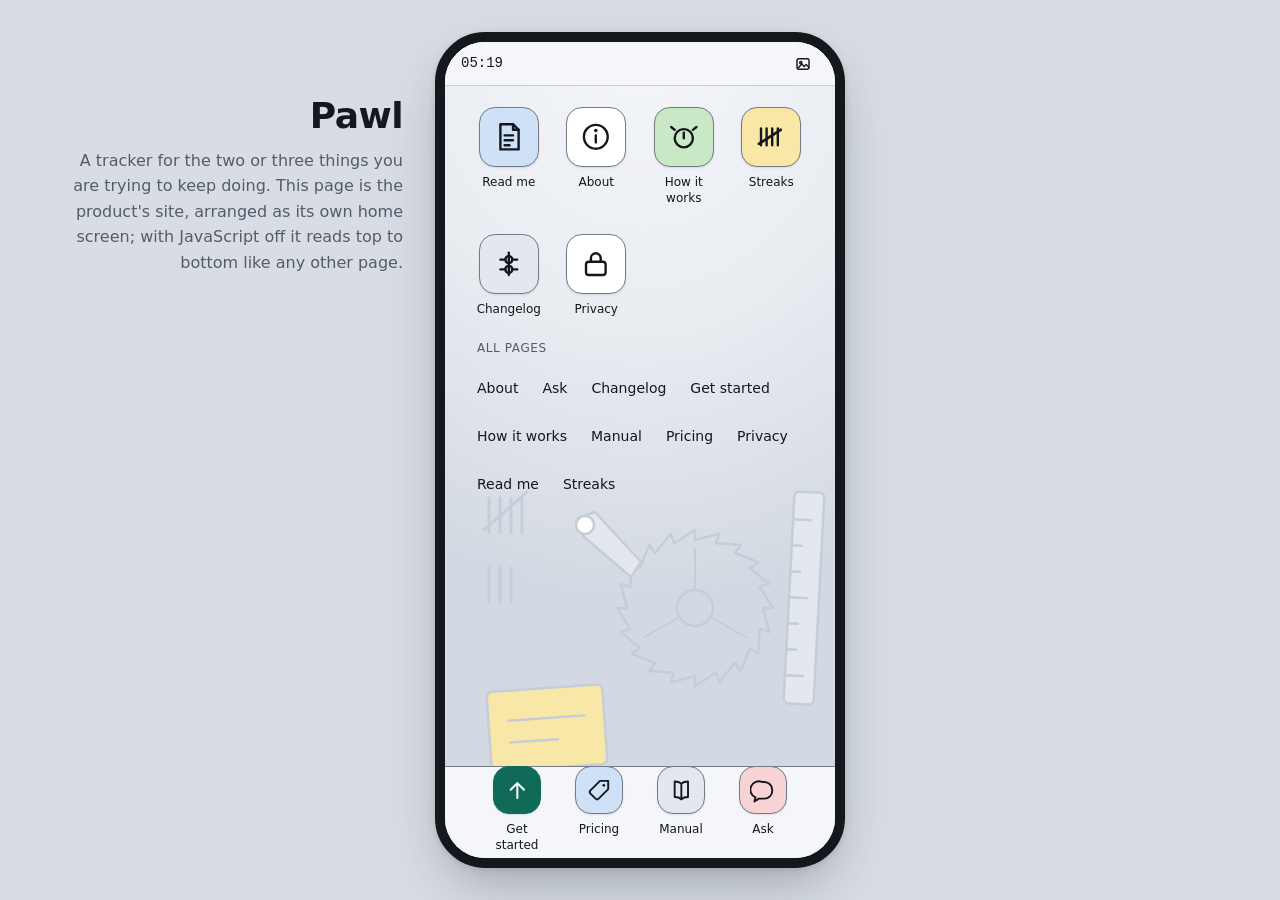
==== commit b2b3a894: "All pages: the plain-links index the icon surfaces were not Assessed first, per the dispatch. The ve" ====
--- a/demo/index.html
+++ b/demo/index.html
@@ -311,6 +311,32 @@
                   <span class="ph-app-label">Privacy</span>
                 </a>
               </li>
+            </ul>
+          </nav>
+
+          <!-- All pages. The grid above and the dock below are both icon
+               surfaces, and an icon with a label under it is still an icon;
+               this is the plain list of the same ten pages for the reader
+               who does not read a screen of glyphs as navigation (class
+               decision 44).
+
+               Alphabetical, not the grid's order. The App Library sorts
+               that way, and a second surface that lists the same things in
+               the same sequence is a copy of the first rather than another
+               way in. -->
+          <nav class="ph-index" aria-labelledby="index-title">
+            <h2 class="ph-index-title" id="index-title">All pages</h2>
+            <ul class="ph-index-list">
+              <li><a class="ph-index-item" href="#app-about">About</a></li>
+              <li><a class="ph-index-item" href="#app-ask">Ask</a></li>
+              <li><a class="ph-index-item" href="#app-changelog">Changelog</a></li>
+              <li><a class="ph-index-item" href="#app-start">Get started</a></li>
+              <li><a class="ph-index-item" href="#app-how">How it works</a></li>
+              <li><a class="ph-index-item" href="#app-manual">Manual</a></li>
+              <li><a class="ph-index-item" href="#app-pricing">Pricing</a></li>
+              <li><a class="ph-index-item" href="#app-privacy">Privacy</a></li>
+              <li><a class="ph-index-item" href="#app-readme">Read me</a></li>
+              <li><a class="ph-index-item" href="#app-streaks">Streaks</a></li>
             </ul>
           </nav>
         </div>
--- a/tokens/tokens.css
+++ b/tokens/tokens.css
@@ -115,8 +115,17 @@
      launcher has any color at all: they are also the app-plate tints. A
      home screen where every icon is one color reads as a wireframe rather
      than a launcher, and the alternative to a second palette is to spend
-     the one the theme already ships. Every plate takes full ink glyphs, so
-     the tint carries recognition and never carries meaning.
+     the one the theme already ships. Five of the demo's ten plates take a
+     fill, each under full-strength ink glyphs, so the tint carries
+     recognition and never carries meaning. The exception is the single
+     accent plate, which is the one app that is a conversion; its glyph
+     flips to accent ink and is measured with the accent, not here.
+
+     Because these four are chrome here rather than badge paint alone, they
+     are load-bearing for a re-skin in a way a register theme's fills are
+     not.
+     CUSTOMIZE.md shows what happens to the home screen when a dark re-skin
+     forgets them.
      ---------------------------------------------------------------------- */
   --ph-fill-success: #c8e8c6;
   --ph-fill-info: #cfe1f7;
@@ -162,9 +171,18 @@
   --ph-radius-tight: 4px;     /* badges, tags, keyboard hints */
   --ph-radius: 10px;          /* buttons, inputs, cards */
   --ph-radius-icon: 16px;     /* the app plate */
-  --ph-radius-sheet: 22px;    /* an app sheet's top corners */
-  --ph-radius-screen: 40px;   /* the screen's corners, desktop presentation */
-  --ph-radius-device: 50px;   /* the device's outer edge, desktop presentation */
+  --ph-radius-sheet: 22px;    /* an app sheet's card corners, plain document */
+
+  /* The screen's corners in the presented-device states, and the single
+     authority for that boundary: shell.css draws the bezel as a BORDER and
+     clips the device, so the browser derives the screen's rounded corner as
+     the outer radius minus the border width. Deriving the outer radius the
+     other way round is what keeps those two in agreement for any bezel: no
+     child of the screen declares a corner of its own, so none can disagree
+     with this one. */
+  --ph-radius-screen: 40px;
+  --ph-radius-device: calc(var(--ph-radius-screen) + var(--ph-bezel));
+
   --ph-radius-pill: 999px;
 
   /* ----------------------------------------------------------------------
@@ -192,7 +210,14 @@
   --ph-text-lead: 1.0625rem;   /* 17px */
   --ph-text-body: 1rem;        /* 16px, the floor for form inputs on iOS */
   --ph-text-sm: 0.875rem;      /* 14px, the floor for any body content */
-  --ph-text-xs: 0.75rem;       /* 12px, labels, badges, icon captions */
+
+  /* 12px, labels, badges, icon captions. Phone home screens caption their
+     icons at about 11px and this theme does not, which is the one place the
+     device fidelity loses on purpose: 11px captions under 60px plates are
+     the first thing to go for a reader who has increased their system text
+     size, and a launcher whose labels are unreadable is a launcher of
+     unlabelled squares. Twelve is the floor for anything that is a name. */
+  --ph-text-xs: 0.75rem;
 
   --ph-leading-tight: 1.1;
   --ph-leading-snug: 1.3;
--- a/components/components.css
+++ b/components/components.css
@@ -8,9 +8,13 @@
    would work on an ordinary page, and the shell would work around different
    components.
 
-   Every value here is a var() reference to tokens.css. There is not one
-   color literal in this file, which is what makes retheming a matter of
-   editing one file rather than auditing five.
+   There is not one color literal in this file, which is what makes
+   retheming a matter of editing one file rather than auditing five. Six
+   declarations carry a bare length: the 48px, 44px and 36px control
+   minimums, the textarea's 120px floor, the 1px press travel, and the 2px
+   bottom edge on the keyboard chip. Those are target-size and drawing
+   numbers rather than register values; everything a re-skin reaches is a
+   var() reference to tokens.css.
 
    The class names follow the shadcn shape: one base class carrying the
    structure, one variant class carrying the intent (ph-btn + ph-btn-primary).
--- a/shell/shell.css
+++ b/shell/shell.css
@@ -35,8 +35,14 @@
    not a phone home screen, it is a desktop, and desktop-os-theme is already
    that.
 
-   Every value here is a var() reference to tokens.css. There is not one
-   color literal in this file.
+   There is not one color literal in this file, and every value a re-skin
+   needs to reach is a var() reference to tokens.css. Twelve declarations
+   carry a bare length: the off-screen offset of the skip link, the 16px
+   glyph boxes, the 32px status button, the 48px dock plate, two 36px and
+   44px control minimums, and the masthead's clamp bounds. Those are
+   drawing and target-size numbers rather than register values, and the
+   negative-claim audit in this repo's pull request lists them rather than
+   letting the sentence above overstate itself.
 
    Requires tokens.css. Load it, then components.css, then this, then the
    script:
@@ -369,9 +375,10 @@
 }
 
 /* The plate is the glyph's tile. Its tint comes from the semantic fill set
-   the theme already ships, never from a second palette, and every glyph is
-   full ink on top of it, so the tint carries recognition and never carries
-   meaning. */
+   the theme already ships, never from a second palette, and a tinted plate
+   carries full ink on top of it, so the tint carries recognition and never
+   carries meaning. The accent plate below is the one exception, and it is
+   an exception on purpose. */
 .ph-app-plate {
   display: grid;
   place-items: center;
@@ -436,11 +443,108 @@
 }
 
 /* --------------------------------------------------------------------------
+   ALL PAGES
+   The one navigation surface here that is not a picture. The grid and the
+   dock are the metaphor and they are both icon surfaces; an icon with a
+   label under it is still an icon, and a reader who does not read a screen
+   of glyphs as navigation has, without this, no way through the site at
+   all. Class decision 44 in desktop-os-theme's docs/class-decisions.md is
+   the rule and the argument. It is the same with the script and without it,
+   because it is nothing but anchors in a list.
+
+   WHERE IT SITS. Below the grid, inside the scrolling home screen, which is
+   where a phone keeps the full list of what is installed. When an app is
+   open the home screen is display:none along with the grid and the dock, so
+   the index goes with the surface it belongs to; the way back is the home
+   bar.
+
+   WHY IT IS A WRAPPING ROW AND NOT A SETTINGS LIST. The first build of this
+   was components.css's own list component, ten full-width rows, which is
+   the most phone-native shape available and is what the register would
+   reach for anywhere else. The render killed it. Ten rows of white plate
+   are 500 pixels of a 564-pixel screen: they cover the wallpaper entirely,
+   they push the icon grid into a third of the frame, and the README's hero
+   stops being a picture of a home screen and becomes a picture of a link
+   list. This repo's own argument is that a shell nobody searches for
+   travels as a screenshot, so the first frame has to be legible; a
+   guarantee layer that eats the first frame has traded the whole thesis for
+   a checkbox. Wrapping text, no plate, no rules, is four lines instead of
+   ten rows, and the ground stays on screen behind it.
+   -------------------------------------------------------------------------- */
+.ph-index {
+  max-width: var(--ph-measure);
+  margin: 0 auto;
+  padding: 0 var(--ph-space-4) var(--ph-space-6);
+}
+
+.ph-live .ph-index {
+  max-width: none;
+  padding: 0 var(--ph-space-6) var(--ph-space-6);
+}
+
+.ph-index-title {
+  margin: 0 0 var(--ph-space-2);
+  padding: 0 var(--ph-space-2);
+  font-size: var(--ph-text-xs);
+  font-weight: var(--ph-weight-medium);
+  letter-spacing: var(--ph-tracking-wide);
+  text-transform: uppercase;
+  color: var(--ph-ink-muted);
+}
+
+.ph-index-list {
+  display: flex;
+  flex-wrap: wrap;
+  gap: var(--ph-space-1) var(--ph-space-2);
+  margin: 0;
+  padding: 0;
+  list-style: none;
+}
+
+/* Full ink, not muted. On the ground it measures 15.17:1 and on the hover
+   fill 14.48:1; muted ink would have been 5.71:1, which passes AA and still
+   reads as a row of things that are switched off, which is the wrong thing
+   for the one surface here that has to look like navigation.
+
+   min-height is the target floor, and it stays a literal for the reason the
+   rest of this file's floors do: a token invites a re-skin to lower it. */
+.ph-index-item {
+  display: inline-flex;
+  align-items: center;
+  min-height: 44px;
+  padding: var(--ph-space-1) var(--ph-space-2);
+
+  font-size: var(--ph-text-sm);
+  font-weight: var(--ph-weight-medium);
+  color: var(--ph-ink);
+  text-decoration: none;
+
+  border-radius: var(--ph-radius-tight);
+}
+
+.ph-index-item:hover {
+  background: var(--ph-surface-muted);
+}
+
+.ph-index-item:focus-visible {
+  outline: var(--ph-ring-width) solid var(--ph-ring);
+  outline-offset: var(--ph-ring-offset);
+}
+
+/* --------------------------------------------------------------------------
    DOCK
    The pinned four. As a page: a footer nav of anchor links. Live: a plate
    fixed to the bottom of the screen. The dock holds apps that are not on
    the grid, which is how phones actually work and which keeps every app in
    this document reachable from exactly one place.
+
+   WHERE PHONE FIDELITY LOSES TO ACCESSIBILITY, AND WHY. Real docks drop the
+   labels. This one keeps them. Without a visible label the only accessible
+   name a dock item can carry is an aria-label or a visually hidden span,
+   which is a name for screen readers and nobody else; four unlabelled
+   glyphs are also the hardest four targets on the screen for anyone who
+   does not already know the icon set. The label is smaller here than on the
+   grid and the plate shrinks to make room for it, which is the whole cost.
    -------------------------------------------------------------------------- */
 .ph-dock {
   padding: var(--ph-space-4);
@@ -459,12 +563,21 @@
   list-style: none;
 }
 
+/* The dock reserves the focus ring's reach at its bottom edge. This is the
+   one place in the shell where a ring can run into the screen's boundary:
+   the dock is the last thing on the screen, and its icons sit close enough
+   to the bottom that a ring drawn at full offset used to overshoot by a
+   fraction of a pixel. Before the device clipped its subtree that fraction
+   painted onto the bezel; after, it would have been shaved off. Reserving
+   the reach is what makes both wrong answers impossible, and it is written
+   as the ring's own tokens so it stays correct if the ring gets thicker. */
 .ph-live .ph-dock {
   flex: none;
   height: var(--ph-dock-height);
   display: flex;
   align-items: center;
-  padding: 0 var(--ph-space-3);
+  padding: 0 var(--ph-space-3)
+    calc(var(--ph-ring-width) + var(--ph-ring-offset));
 }
 
 .ph-live .ph-dock-list {
@@ -702,58 +815,60 @@
     place-items: center;
     height: 100dvh;
     padding: var(--ph-space-8);
+
+    /* The device's outer size, derived once and inherited, because two
+       rules need it: the device itself, and the masthead that has to line
+       itself up against a device it is no longer inside. */
+    --ph-device-outer-w: calc(var(--ph-device-width) + 2 * var(--ph-bezel));
+    --ph-device-outer-h: min(
+      calc(var(--ph-device-height) + 2 * var(--ph-bezel)),
+      calc(100dvh - 2 * var(--ph-space-8))
+    );
   }
 
   /* The device body. It declines to cosplay a particular handset: no notch,
      no camera, no brand. It is a bezel, a screen and a shadow, all drawn
-     from tokens. */
+     from tokens.
+
+     THE BEZEL IS A BORDER, NOT PADDING, AND THAT IS THE WHOLE MECHANISM.
+     An element's overflow clip is taken at its PADDING edge, with the
+     corner radii reduced by the BORDER width and not by the padding. Draw
+     the bezel as padding and `overflow: hidden` clips at the device's outer
+     edge, which is no use to anything sitting on the screen. Draw it as a
+     border and the clip lands exactly on the screen, rounded by
+     (--ph-radius-device minus --ph-bezel), which is what tokens.css defines
+     --ph-radius-screen to be.
+
+     So this one declaration owns the screen's rounded boundary in every
+     state. Nothing inside the screen declares a corner of its own, which
+     means no child background can paint past it: not the dock, not a sheet,
+     not anything a later change adds. The defect that motivated this (an
+     open sheet's white background painting square corners underneath a
+     correctly rounded home bar) was reachable only because the boundary
+     used to be restated on each element that happened to touch it, and a
+     restated boundary is one an element can be added without.
+
+     A second thing falls out of the border. Absolutely positioned children
+     resolve against the padding box, which is now exactly the screen, so
+     the wallpaper and the sheets need no bezel offsets at all and the rules
+     that used to apply them are gone.
+
+     border-box sizing stays explicit. It keeps the SCREEN at the native 390
+     whether or not the page consuming this shell ships a box-sizing reset;
+     sized the other way, a reset subtracts the bezel from the screen and
+     the presentation stops being the phone it presents. */
   .ph-live .ph-device {
     position: relative;
     inset: auto;
 
-    /* border-box and the explicit bezel arithmetic together are what keep
-       the SCREEN at the native 390, whether or not the page that consumes
-       this shell ships a box-sizing reset. Sized the other way, a reset
-       silently subtracts the bezel from the screen and the desktop
-       presentation stops being the phone it claims to present. */
     box-sizing: border-box;
-    width: calc(var(--ph-device-width) + 2 * var(--ph-bezel));
-    height: min(
-      calc(var(--ph-device-height) + 2 * var(--ph-bezel)),
-      calc(100dvh - 2 * var(--ph-space-8))
-    );
-    padding: var(--ph-bezel);
-    background: var(--ph-ink);
+    width: var(--ph-device-outer-w);
+    height: var(--ph-device-outer-h);
+    border: var(--ph-bezel) solid var(--ph-ink);
     border-radius: var(--ph-radius-device);
+    overflow: hidden;
     box-shadow: var(--ph-shadow-device);
   }
-
-  /* No clipping container: each element that touches a screen corner
-     carries the screen radius itself, which is what lets the masthead
-     position outside the device without being cut off. */
-  .ph-live .ph-wallpaper {
-    inset: var(--ph-bezel);
-    border-radius: var(--ph-radius-screen);
-  }
-
-  .ph-live .ph-statusbar {
-    border-top-left-radius: var(--ph-radius-screen);
-    border-top-right-radius: var(--ph-radius-screen);
-  }
-
-  .ph-live .ph-dock,
-  .ph-live .ph-sheet-foot {
-    border-bottom-left-radius: var(--ph-radius-screen);
-    border-bottom-right-radius: var(--ph-radius-screen);
-  }
-
-  .ph-live .ph-sheet {
-    left: var(--ph-bezel);
-    right: var(--ph-bezel);
-    bottom: var(--ph-bezel);
-    top: calc(var(--ph-bezel) + var(--ph-statusbar-height));
-  }
-
 }
 
 /* --------------------------------------------------------------------------
@@ -769,16 +884,27 @@
    the page rather than to the phone.
    -------------------------------------------------------------------------- */
 @media (min-width: 960px) and (min-height: 620px) {
+  /* Fixed rather than absolute, and this is the one place the clip above
+     costs something. The device now clips its whole subtree to the screen,
+     and the masthead is the single element that legitimately belongs
+     outside it. A fixed-position element's containing block is the
+     viewport, so an ancestor's overflow does not reach it; that holds as
+     long as nothing on the path establishes a containing block for fixed
+     descendants, which means no transform, filter, backdrop-filter,
+     perspective, contain or will-change on the stage or the device. Keeping
+     those off the device is now load-bearing, not a style preference.
+
+     The cost of leaving the device's coordinate space is that the offsets
+     have to be restated against the viewport. The device is centred both
+     ways in the stage, so its edges are computable from the outer size the
+     stage declares, and these three expressions are that arithmetic. */
   .ph-live .ph-widget {
-    position: absolute;
-    top: var(--ph-space-16);
-    right: calc(100% + var(--ph-space-8));
+    position: fixed;
+    top: calc((100dvh - var(--ph-device-outer-h)) / 2 + var(--ph-space-16));
+    right: calc((100vw + var(--ph-device-outer-w)) / 2 + var(--ph-space-8));
     width: clamp(
       180px,
-      calc(
-        (100vw - var(--ph-device-width) - 2 * var(--ph-bezel)) / 2 -
-          var(--ph-space-12)
-      ),
+      calc((100vw - var(--ph-device-outer-w)) / 2 - var(--ph-space-12)),
       340px
     );
     padding: 0;
